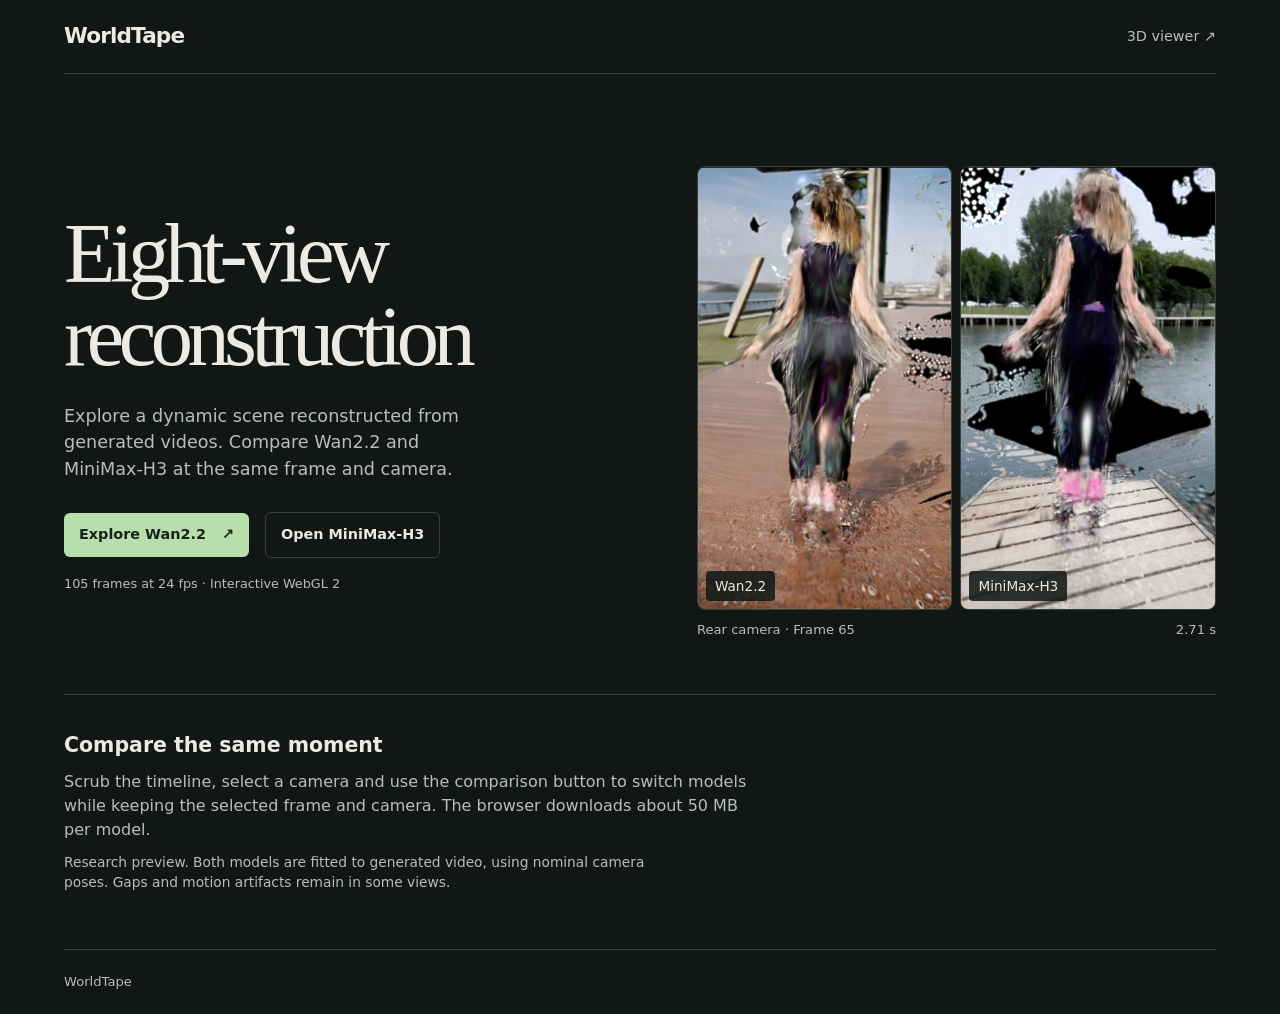
==== index.html @ 76cc114d "Publish the WorldTape reconstruction demo" ====
<!doctype html>
<html lang="en">
<head>
  <meta charset="utf-8">
  <meta name="viewport" content="width=device-width, initial-scale=1">
  <meta name="description" content="Compare Wan2.2 and MiniMax-H3 dynamic scene reconstructions at the same time and viewpoint.">
  <title>WorldTape · Interactive Reconstruction</title>
  <link rel="stylesheet" href="home.css">
</head>
<body>
  <header class="site-header">
    <a class="brand" href="./">WorldTape</a>
    <a href="viewer.html?asset=wan-ring8">3D viewer <span aria-hidden="true">↗</span></a>
  </header>
  <main>
    <section class="hero" aria-labelledby="title">
      <div class="intro">
        <h1 id="title">Eight-view<br>reconstruction</h1>
        <p>Explore a dynamic scene reconstructed from generated videos. Compare Wan2.2 and MiniMax-H3 at the same frame and camera.</p>
        <div class="actions">
          <a class="primary" href="viewer.html?asset=wan-ring8&amp;frame=65&amp;camera=3">Explore Wan2.2 <span aria-hidden="true">↗</span></a>
          <a class="secondary" href="viewer.html?asset=h3-ring8&amp;frame=65&amp;camera=3">Open MiniMax-H3</a>
        </div>
        <p class="metadata">105 frames at 24 fps · Interactive WebGL 2</p>
      </div>
      <figure class="comparison">
        <div class="stills">
          <a href="viewer.html?asset=wan-ring8&amp;frame=65&amp;camera=5">
            <img src="images/wan-180.webp" width="352" height="614" alt="Wan2.2 rear-view reconstruction of the person jumping rope">
            <span>Wan2.2</span>
          </a>
          <a href="viewer.html?asset=h3-ring8&amp;frame=65&amp;camera=5">
            <img src="images/h3-180.webp" width="352" height="614" alt="MiniMax-H3 rear-view reconstruction at the same frame">
            <span>MiniMax-H3</span>
          </a>
        </div>
        <figcaption>Rear camera · Frame 65 <span>2.71 s</span></figcaption>
      </figure>
    </section>
    <section class="notes" aria-label="How to compare">
      <h2>Compare the same moment</h2>
      <p>Scrub the timeline, select a camera and use the comparison button to switch models while keeping the selected frame and camera. The browser downloads about <span id="download-size">50 MB</span> per model.</p>
      <p class="scope">Research preview. Both models are fitted to generated video, using nominal camera poses. Gaps and motion artifacts remain in some views.</p>
    </section>
  </main>
  <footer>WorldTape</footer>
</body>
</html>
---- home.css ----
:root {
  color: #eceae2;
  background: #121716;
  color-scheme: dark;
  font: 16px/1.5 system-ui, sans-serif;
  --quiet: #b3c1ba;
  --green: #b8dfab;
  --edge: #35413b;
}
* { box-sizing: border-box; }
body { margin: 0; }
a { color: inherit; text-underline-offset: .25em; }
a:focus-visible { outline: 2px solid var(--green); outline-offset: 4px; }
.site-header, main, footer { width: min(1152px, calc(100% - 48px)); margin: auto; }
.site-header { display: flex; align-items: center; justify-content: space-between; min-height: 74px; border-bottom: 1px solid var(--edge); }
.site-header a { text-decoration: none; }
.site-header a:hover { color: var(--green); }
.brand { font-weight: 700; letter-spacing: -.04em; font-size: 1.35rem; }
.site-header a:last-child { color: var(--quiet); font-size: .9rem; }
.hero { display: grid; grid-template-columns: 1.05fr 1fr; align-items: center; gap: clamp(24px, 7vw, 88px); padding: clamp(40px, 8vw, 92px) 0 54px; }
h1 { margin: 0 0 24px; font: 500 clamp(3.1rem, 6.6vw, 6.45rem)/.98 Georgia, serif; letter-spacing: -.065em; }
.intro > p { color: var(--quiet); max-width: 36ch; margin: 0; font-size: 1.1rem; }
.actions { display: flex; flex-wrap: wrap; align-items: center; gap: 16px; margin-top: 30px; }
.actions a { display: inline-flex; align-items: center; gap: 16px; font-size: .9rem; font-weight: 600; padding: 11px 15px; border-radius: 6px; }
.actions .primary { color: #18221b; background: var(--green); text-decoration: none; }
.actions .secondary { border: 1px solid var(--edge); text-decoration: none; }
.actions .primary:hover { background: #d1f4c5; }
.actions .secondary:hover { border-color: var(--green); color: var(--green); }
.intro .metadata { margin-top: 16px; font-size: .8rem; }
.comparison { margin: 0; }
.stills { display: grid; grid-template-columns: repeat(2, minmax(0, 1fr)); gap: 8px; }
.stills a { display: block; position: relative; border: 1px solid var(--edge); border-radius: 8px; overflow: hidden; }
.stills img { display: block; width: 100%; height: auto; }
.stills span { position: absolute; left: 8px; bottom: 8px; border-radius: 4px; background: #141a17df; padding: 5px 9px; font-size: clamp(.69rem, 1.2vw, .85rem); }
figcaption { display: flex; justify-content: space-between; color: var(--quiet); margin-top: 10px; font-size: .82rem; }
.notes { border-top: 1px solid var(--edge); padding: 35px 0 48px; }
.notes h2 { margin: 0 0 9px; font-size: 1.28rem; font-weight: 580; }
.notes p { margin: .6em 0; max-width: 69ch; color: var(--quiet); }
.notes .scope { font-size: .86rem; }
footer { border-top: 1px solid var(--edge); color: var(--quiet); font-size: .82rem; padding: 22px 0; }
@media (max-width: 760px) {
  .site-header, main, footer { width: calc(100% - 32px); }
  .hero { grid-template-columns: 1fr; gap: 30px; margin: 0 auto; padding-top: 42px; }
  h1 { margin-bottom: 16px; }
  .stills { max-width: 510px; }
  figcaption { max-width: 510px; }
  .actions { margin-top: 20px; }
}
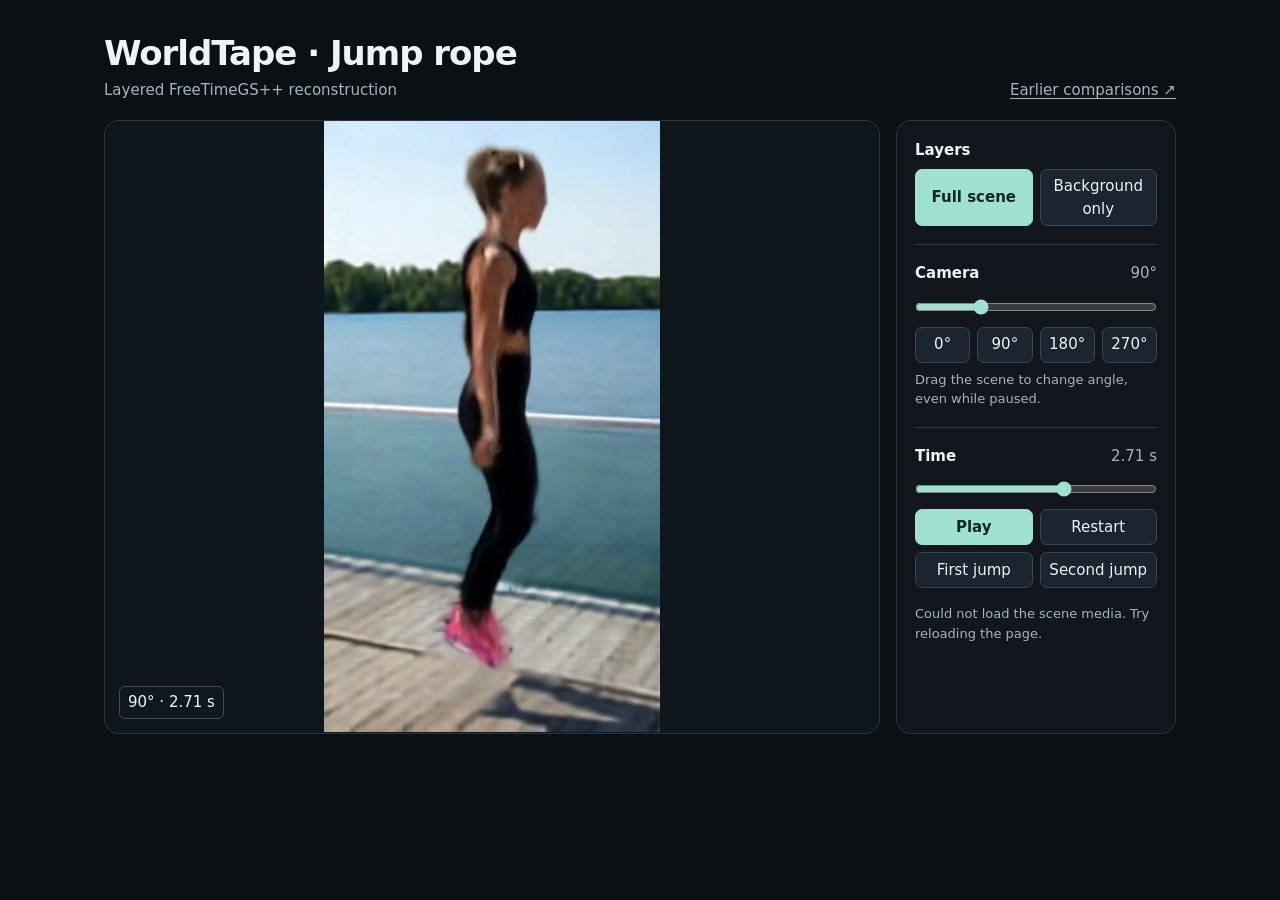
==== commit 8e8a391e: "Make the layered jump-rope reconstruction the showcase" ====
--- a/index.html
+++ b/index.html
@@ -1,48 +1,195 @@
 <!doctype html>
 <html lang="en">
 <head>
-  <meta charset="utf-8">
-  <meta name="viewport" content="width=device-width, initial-scale=1">
-  <meta name="description" content="Compare Wan2.2 and MiniMax-H3 dynamic scene reconstructions at the same time and viewpoint.">
-  <title>WorldTape · Interactive Reconstruction</title>
-  <link rel="stylesheet" href="home.css">
+<meta charset="utf-8">
+<meta name="viewport" content="width=device-width, initial-scale=1">
+<meta name="description" content="Explore the layered WorldTape jump-rope reconstruction across 32 viewpoints and a synchronized timeline.">
+<title>WorldTape · Jump-rope reconstruction</title>
+<style>
+  :root{color-scheme:dark;--surface:#11171d;--line:#293540;--muted:#a7b4c0;--ink:#eff3f5;--accent:#9fe1d0}
+  *{box-sizing:border-box}
+  body{margin:0;background:#0b1015;color:var(--ink);font:15px/1.5 "PingFang SC","Microsoft Yahei",system-ui,sans-serif}
+  main{max-width:1120px;margin:0 auto;padding:28px 24px 24px}
+  header{display:flex;justify-content:space-between;align-items:end;gap:14px;margin-bottom:18px}
+  h1,h2,p{margin:0}
+  h1{font-size:clamp(22px,3.2vw,34px);font-weight:650;letter-spacing:-.03em}
+  header a{white-space:nowrap;text-underline-offset:3px}
+  h2{font-size:15px;font-weight:650}
+  header a,header span,.hint,output{color:var(--muted)}
+  .layout{display:grid;grid-template-columns:minmax(0,1fr) minmax(245px,280px);gap:16px}
+  .stage,.controls{background:var(--surface);border:1px solid var(--line);border-radius:14px;min-width:0}
+  .stage{position:relative;display:grid;place-items:center;overflow:hidden;background:#0f161c}
+  canvas{width:auto;height:clamp(300px,68vh,640px);max-width:100%;aspect-ratio:352/640;object-fit:contain;cursor:grab;touch-action:pan-y}
+  canvas.dragging{cursor:grabbing}
+  .stage output{position:absolute;left:14px;bottom:14px;pointer-events:none;color:#eef7f7;background:#101820e8;border:1px solid #35505b;border-radius:6px;padding:4px 8px;font-variant-numeric:tabular-nums}
+  .stage video{position:absolute;width:1px;height:1px;opacity:0;pointer-events:none}
+  .controls{padding:18px}
+  .section+.section{border-top:1px solid var(--line);margin-top:18px;padding-top:17px}
+  .row{display:flex;justify-content:space-between;align-items:center;gap:10px;margin-bottom:8px}
+  .row output{font-variant-numeric:tabular-nums}
+  .buttons{display:grid;gap:7px;grid-template-columns:repeat(2,minmax(0,1fr))}
+  .angles{grid-template-columns:repeat(4,minmax(0,1fr))}
+  button{border:1px solid #384753;border-radius:7px;background:#1a252f;color:var(--ink);font:inherit;min-height:36px;padding:5px 8px;cursor:pointer}
+  button:hover{border-color:var(--accent)}
+  button[aria-pressed="true"],#play{background:var(--accent);border-color:var(--accent);color:#102620;font-weight:650}
+  button:focus-visible,input:focus-visible{outline:2px solid var(--accent);outline-offset:3px}
+  .range{width:100%;margin:6px 0 12px;accent-color:var(--accent)}
+  .hint{font-size:13px;margin-top:7px}
+  #status{min-height:1.5em;color:var(--muted);margin-top:16px;font-size:13px}
+  @media(max-width:555px){main{padding:16px 12px}header{align-items:start;flex-direction:column;margin-bottom:12px}.layout{grid-template-columns:1fr}.controls{padding:14px}canvas{height:min(56vh,490px)}}
+</style>
 </head>
 <body>
-  <header class="site-header">
-    <a class="brand" href="./">WorldTape</a>
-    <a href="viewer.html?asset=wan-ring8">3D viewer <span aria-hidden="true">↗</span></a>
-  </header>
-  <main>
-    <section class="hero" aria-labelledby="title">
-      <div class="intro">
-        <h1 id="title">Eight-view<br>reconstruction</h1>
-        <p>Explore a dynamic scene reconstructed from generated videos. Compare Wan2.2 and MiniMax-H3 at the same frame and camera.</p>
-        <div class="actions">
-          <a class="primary" href="viewer.html?asset=wan-ring8&amp;frame=65&amp;camera=3">Explore Wan2.2 <span aria-hidden="true">↗</span></a>
-          <a class="secondary" href="viewer.html?asset=h3-ring8&amp;frame=65&amp;camera=3">Open MiniMax-H3</a>
+<main>
+  <header><div><h1>WorldTape · Jump rope</h1><span>Layered FreeTimeGS++ reconstruction</span></div><a href="comparison.html">Earlier comparisons ↗</a></header>
+  <div class="layout">
+    <section class="stage" aria-label="Layered scene preview">
+      <canvas id="view" width="352" height="640" aria-label="Reconstructed jumper. Drag left or right or use the camera slider to change angle."></canvas>
+      <video id="atlas" preload="auto" muted playsinline loop src="assets/layered-jump-rope/angles.mp4"></video>
+      <output id="hud">90° · 2.71 s</output>
+    </section>
+    <aside class="controls">
+      <div class="section">
+        <div class="row"><h2>Layers</h2></div>
+        <div class="buttons">
+          <button id="combined" type="button" aria-pressed="true">Full scene</button>
+          <button id="background" type="button" aria-pressed="false">Background only</button>
         </div>
-        <p class="metadata">105 frames at 24 fps · Interactive WebGL 2</p>
       </div>
-      <figure class="comparison">
-        <div class="stills">
-          <a href="viewer.html?asset=wan-ring8&amp;frame=65&amp;camera=5">
-            <img src="images/wan-180.webp" width="352" height="614" alt="Wan2.2 rear-view reconstruction of the person jumping rope">
-            <span>Wan2.2</span>
-          </a>
-          <a href="viewer.html?asset=h3-ring8&amp;frame=65&amp;camera=5">
-            <img src="images/h3-180.webp" width="352" height="614" alt="MiniMax-H3 rear-view reconstruction at the same frame">
-            <span>MiniMax-H3</span>
-          </a>
+      <div class="section">
+        <div class="row"><label for="angle"><strong>Camera</strong></label><output id="angle-value" for="angle">90°</output></div>
+        <input class="range" id="angle" type="range" min="0" max="31" value="8">
+        <div class="buttons angles">
+          <button type="button" data-angle="0">0°</button>
+          <button type="button" data-angle="8">90°</button>
+          <button type="button" data-angle="16">180°</button>
+          <button type="button" data-angle="24">270°</button>
         </div>
-        <figcaption>Rear camera · Frame 65 <span>2.71 s</span></figcaption>
-      </figure>
-    </section>
-    <section class="notes" aria-label="How to compare">
-      <h2>Compare the same moment</h2>
-      <p>Scrub the timeline, select a camera and use the comparison button to switch models while keeping the selected frame and camera. The browser downloads about <span id="download-size">50 MB</span> per model.</p>
-      <p class="scope">Research preview. Both models are fitted to generated video, using nominal camera poses. Gaps and motion artifacts remain in some views.</p>
-    </section>
-  </main>
-  <footer>WorldTape</footer>
+        <p class="hint">Drag the scene to change angle, even while paused.</p>
+      </div>
+      <div class="section">
+        <div class="row"><label for="time"><strong>Time</strong></label><output id="time-value" for="time">2.71 s</output></div>
+        <input class="range" id="time" type="range" min="0" max="104" value="65">
+        <div class="buttons">
+          <button id="play" type="button">Play</button>
+          <button id="restart" type="button">Restart</button>
+          <button type="button" data-frame="65">First jump</button>
+          <button type="button" data-frame="88">Second jump</button>
+        </div>
+      </div>
+      <p id="status" role="status">Loading reconstruction…</p>
+    </aside>
+  </div>
+</main>
+<script>
+"use strict";
+const $ = id => document.getElementById(id);
+const video = $("atlas"), view = $("view"), ctx = view.getContext("2d");
+const angleInput = $("angle"), timeInput = $("time");
+const backdrop = new Image(), poster = new Image();
+const fps = 24, frames = 105, count = 32, width = 352, height = 640, columns = 8;
+let angle = 8, frame = 65, layer = "combined", pending = 65, drag = null;
+let ready = false;
+function updateLabels() {
+  const degrees = String(Number((angle * 360 / count).toFixed(2)));
+  const seconds = (frame / fps).toFixed(2) + " s";
+  $("angle-value").textContent = degrees + "°";
+  $("time-value").textContent = seconds;
+  $("hud").textContent = degrees + "° · " + seconds;
+  angleInput.setAttribute("aria-valuetext", degrees + " degrees");
+  timeInput.setAttribute("aria-valuetext", seconds);
+  angleInput.value = angle;
+  timeInput.value = frame;
+}
+function draw() {
+  const media = layer === "background" ? backdrop : video;
+  if ((media === video && video.readyState < 2) || (media === backdrop && !backdrop.naturalWidth)) {
+    if (poster.naturalWidth) ctx.drawImage(poster, 0, 0, width, height);
+    return;
+  }
+  const x = (angle % columns) * width, y = Math.floor(angle / columns) * height;
+  ctx.drawImage(media, x, y, width, height, 0, 0, width, height);
+}
+function setAngle(value) {
+  angle = ((Number(value) % count) + count) % count;
+  updateLabels();
+  draw();
+}
+function seek(value) {
+  frame = Math.max(0, Math.min(frames - 1, Number(value)));
+  pending = frame;
+  updateLabels();
+  if (!video.duration) return;
+  video.currentTime = Math.min(video.duration - .001, frame / fps + .002);
+}
+function tick(_, metadata) {
+  if (pending === null && !video.paused) {
+    const actual = metadata ? metadata.mediaTime : video.currentTime;
+    frame = Math.min(frames - 1, Math.floor(actual * fps + .005));
+    updateLabels();
+  }
+  draw();
+  if ("requestVideoFrameCallback" in video) video.requestVideoFrameCallback(tick);
+}
+function stopPlayback() {
+  video.pause();
+  $("play").textContent = "Play";
+}
+video.addEventListener("loadedmetadata", () => seek(pending ?? frame));
+video.addEventListener("canplay", () => {
+  ready = true;
+  $("status").textContent = "32 rendered viewpoints · 24 fps";
+  draw();
+});
+video.addEventListener("seeked", () => {
+  pending = null;
+  draw();
+});
+video.addEventListener("error", () => {
+  $("status").textContent = "Could not load the scene media. Try reloading the page.";
+});
+if ("requestVideoFrameCallback" in video) video.requestVideoFrameCallback(tick);
+else video.addEventListener("timeupdate", () => tick());
+backdrop.onload = poster.onload = draw;
+backdrop.src = "assets/layered-jump-rope/background.jpg";
+poster.src = "assets/layered-jump-rope/poster_f065.jpg";
+angleInput.addEventListener("input", e => setAngle(e.target.value));
+timeInput.addEventListener("input", e => {
+  stopPlayback();
+  seek(e.target.value);
+});
+document.querySelectorAll("[data-angle]").forEach(el => el.addEventListener("click", () => setAngle(el.dataset.angle)));
+document.querySelectorAll("[data-frame]").forEach(el => el.addEventListener("click", () => {
+  stopPlayback();
+  seek(el.dataset.frame);
+}));
+$("restart").addEventListener("click", () => seek(0));
+$("play").addEventListener("click", async () => {
+  if (!ready) return;
+  if (!video.paused) return stopPlayback();
+  try { await video.play(); $("play").textContent = "Pause"; }
+  catch { $("status").textContent = "Playback failed. Try reloading the page."; }
+});
+for (const name of ["combined", "background"]) $(name).addEventListener("click", () => {
+  layer = name;
+  $("combined").setAttribute("aria-pressed", String(name === "combined"));
+  $("background").setAttribute("aria-pressed", String(name === "background"));
+  draw();
+});
+view.addEventListener("pointerdown", e => {
+  if (e.button !== 0) return;
+  drag = {x:e.clientX, angle};
+  view.setPointerCapture(e.pointerId);
+  view.classList.add("dragging");
+});
+view.addEventListener("pointermove", e => {
+  if (drag) setAngle(drag.angle + Math.round((e.clientX - drag.x) / 10));
+});
+for (const name of ["pointerup", "pointercancel", "lostpointercapture"]) view.addEventListener(name, () => {
+  drag = null;
+  view.classList.remove("dragging");
+});
+updateLabels();
+</script>
 </body>
 </html>
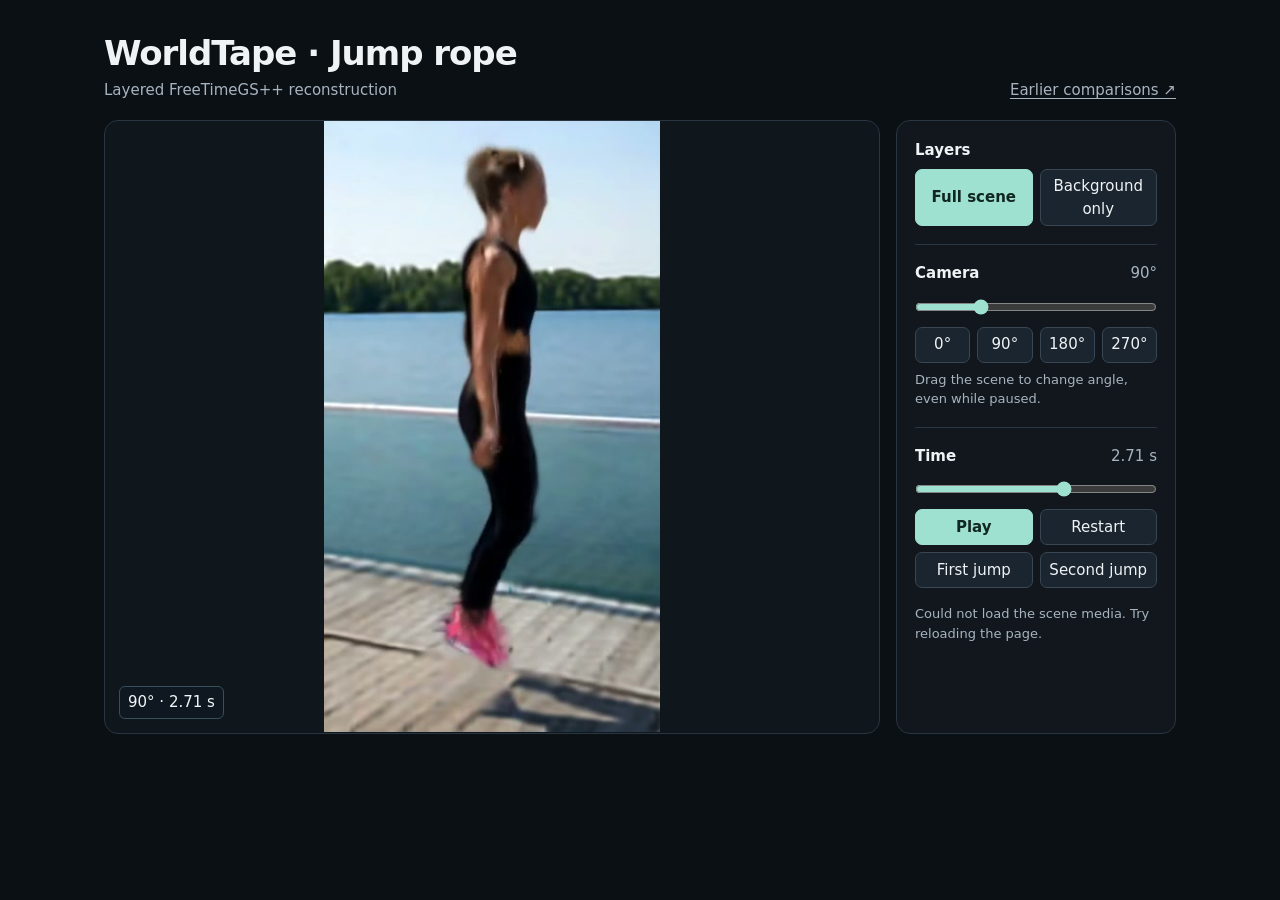
==== commit 6e79584e: "Reduce showcase video decoding and seek cost" ====
--- a/index.html
+++ b/index.html
@@ -4,6 +4,7 @@
 <meta charset="utf-8">
 <meta name="viewport" content="width=device-width, initial-scale=1">
 <meta name="description" content="Explore the layered WorldTape jump-rope reconstruction across 32 viewpoints and a synchronized timeline.">
+<link rel="preload" as="image" href="assets/layered-jump-rope/poster_f065.jpg">
 <title>WorldTape · Jump-rope reconstruction</title>
 <style>
   :root{color-scheme:dark;--surface:#11171d;--line:#293540;--muted:#a7b4c0;--ink:#eff3f5;--accent:#9fe1d0}
@@ -45,7 +46,7 @@
   <div class="layout">
     <section class="stage" aria-label="Layered scene preview">
       <canvas id="view" width="352" height="640" aria-label="Reconstructed jumper. Drag left or right or use the camera slider to change angle."></canvas>
-      <video id="atlas" preload="auto" muted playsinline loop src="assets/layered-jump-rope/angles.mp4"></video>
+      <video id="atlas" preload="auto" muted playsinline loop src="assets/layered-jump-rope/angles-lite.mp4"></video>
       <output id="hud">90° · 2.71 s</output>
     </section>
     <aside class="controls">
@@ -86,72 +87,111 @@
 const $ = id => document.getElementById(id);
 const video = $("atlas"), view = $("view"), ctx = view.getContext("2d");
 const angleInput = $("angle"), timeInput = $("time");
+const angleValue = $("angle-value"), timeValue = $("time-value"), hud = $("hud");
+const status = $("status"), play = $("play");
 const backdrop = new Image(), poster = new Image();
-const fps = 24, frames = 105, count = 32, width = 352, height = 640, columns = 8;
+const fps = 24, frames = 105, count = 32, columns = 8;
+const tileWidth = 192, tileHeight = 348;
+const { width, height } = view;
 let angle = 8, frame = 65, layer = "combined", pending = 65, drag = null;
-let ready = false;
+let ready = false, drawTicket = 0, seekTicket = 0;
+let lastAngle = -1, lastFrame = -1, painted = false;
+const readyMessage = "32 rendered viewpoints · 24 fps";
 function updateLabels() {
   const degrees = String(Number((angle * 360 / count).toFixed(2)));
   const seconds = (frame / fps).toFixed(2) + " s";
-  $("angle-value").textContent = degrees + "°";
-  $("time-value").textContent = seconds;
-  $("hud").textContent = degrees + "° · " + seconds;
-  angleInput.setAttribute("aria-valuetext", degrees + " degrees");
-  timeInput.setAttribute("aria-valuetext", seconds);
-  angleInput.value = angle;
-  timeInput.value = frame;
+  if (lastAngle !== angle) {
+    angleValue.textContent = degrees + "°";
+    angleInput.setAttribute("aria-valuetext", degrees + " degrees");
+    angleInput.value = angle;
+    lastAngle = angle;
+  }
+  if (lastFrame !== frame) {
+    timeValue.textContent = seconds;
+    timeInput.setAttribute("aria-valuetext", seconds);
+    timeInput.value = frame;
+    lastFrame = frame;
+  }
+  hud.textContent = degrees + "° · " + seconds;
 }
 function draw() {
+  drawTicket = 0;
   const media = layer === "background" ? backdrop : video;
-  if ((media === video && video.readyState < 2) || (media === backdrop && !backdrop.naturalWidth)) {
-    if (poster.naturalWidth) ctx.drawImage(poster, 0, 0, width, height);
+  const missing = media === video ? (video.readyState < 2 || video.seeking) : !backdrop.naturalWidth;
+  if (missing) {
+    if (!painted && poster.naturalWidth) {
+      ctx.drawImage(poster, 0, 0, width, height);
+      painted = true;
+    }
     return;
   }
-  const x = (angle % columns) * width, y = Math.floor(angle / columns) * height;
-  ctx.drawImage(media, x, y, width, height, 0, 0, width, height);
+  const x = (angle % columns) * tileWidth, y = Math.floor(angle / columns) * tileHeight;
+  ctx.drawImage(media, x, y, tileWidth, tileHeight, 0, 0, width, height);
+  painted = true;
+}
+function requestDraw() {
+  if (!drawTicket) drawTicket = requestAnimationFrame(draw);
 }
 function setAngle(value) {
-  angle = ((Number(value) % count) + count) % count;
+  const next = ((Number(value) % count) + count) % count;
+  if (next === angle) return;
+  angle = next;
   updateLabels();
-  draw();
+  requestDraw();
+}
+function flushSeek() {
+  if (!video.duration || video.seeking || pending === null) return;
+  const target = Math.min(video.duration - .001, pending / fps + .002);
+  pending = null;
+  if (Math.abs(video.currentTime - target) > .001) video.currentTime = target;
+  else requestDraw();
 }
 function seek(value) {
   frame = Math.max(0, Math.min(frames - 1, Number(value)));
   pending = frame;
   updateLabels();
-  if (!video.duration) return;
-  video.currentTime = Math.min(video.duration - .001, frame / fps + .002);
+  if (!seekTicket) seekTicket = requestAnimationFrame(() => {
+    seekTicket = 0;
+    flushSeek();
+  });
 }
 function tick(_, metadata) {
-  if (pending === null && !video.paused) {
+  if (pending === null && !video.paused && !video.seeking) {
     const actual = metadata ? metadata.mediaTime : video.currentTime;
-    frame = Math.min(frames - 1, Math.floor(actual * fps + .005));
-    updateLabels();
-  }
-  draw();
+    const next = Math.min(frames - 1, Math.floor(actual * fps + .005));
+    if (frame !== next) {
+      frame = next;
+      updateLabels();
+    }
+  }
+  if (layer === "combined") requestDraw();
   if ("requestVideoFrameCallback" in video) video.requestVideoFrameCallback(tick);
 }
 function stopPlayback() {
   video.pause();
-  $("play").textContent = "Play";
+  play.textContent = "Play";
 }
 video.addEventListener("loadedmetadata", () => seek(pending ?? frame));
 video.addEventListener("canplay", () => {
   ready = true;
-  $("status").textContent = "32 rendered viewpoints · 24 fps";
-  draw();
+  if (layer === "combined") status.textContent = readyMessage;
+  requestDraw();
 });
 video.addEventListener("seeked", () => {
-  pending = null;
-  draw();
+  flushSeek();
+  requestDraw();
 });
 video.addEventListener("error", () => {
-  $("status").textContent = "Could not load the scene media. Try reloading the page.";
+  status.textContent = "Could not load the scene media. Try reloading the page.";
 });
 if ("requestVideoFrameCallback" in video) video.requestVideoFrameCallback(tick);
 else video.addEventListener("timeupdate", () => tick());
-backdrop.onload = poster.onload = draw;
-backdrop.src = "assets/layered-jump-rope/background.jpg";
+backdrop.onload = () => {
+  status.textContent = readyMessage;
+  requestDraw();
+};
+backdrop.onerror = () => { status.textContent = "Could not load the background layer."; };
+poster.onload = requestDraw;
 poster.src = "assets/layered-jump-rope/poster_f065.jpg";
 angleInput.addEventListener("input", e => setAngle(e.target.value));
 timeInput.addEventListener("input", e => {
@@ -164,17 +204,23 @@
   seek(el.dataset.frame);
 }));
 $("restart").addEventListener("click", () => seek(0));
-$("play").addEventListener("click", async () => {
+play.addEventListener("click", async () => {
   if (!ready) return;
   if (!video.paused) return stopPlayback();
-  try { await video.play(); $("play").textContent = "Pause"; }
-  catch { $("status").textContent = "Playback failed. Try reloading the page."; }
+  try { await video.play(); play.textContent = "Pause"; }
+  catch { status.textContent = "Playback failed. Try reloading the page."; }
 });
 for (const name of ["combined", "background"]) $(name).addEventListener("click", () => {
   layer = name;
   $("combined").setAttribute("aria-pressed", String(name === "combined"));
   $("background").setAttribute("aria-pressed", String(name === "background"));
-  draw();
+  if (name === "background" && !backdrop.src) {
+    status.textContent = "Loading background…";
+    backdrop.src = "assets/layered-jump-rope/background-lite.jpg";
+  } else if (name === "combined" && ready) {
+    status.textContent = readyMessage;
+  }
+  requestDraw();
 });
 view.addEventListener("pointerdown", e => {
   if (e.button !== 0) return;
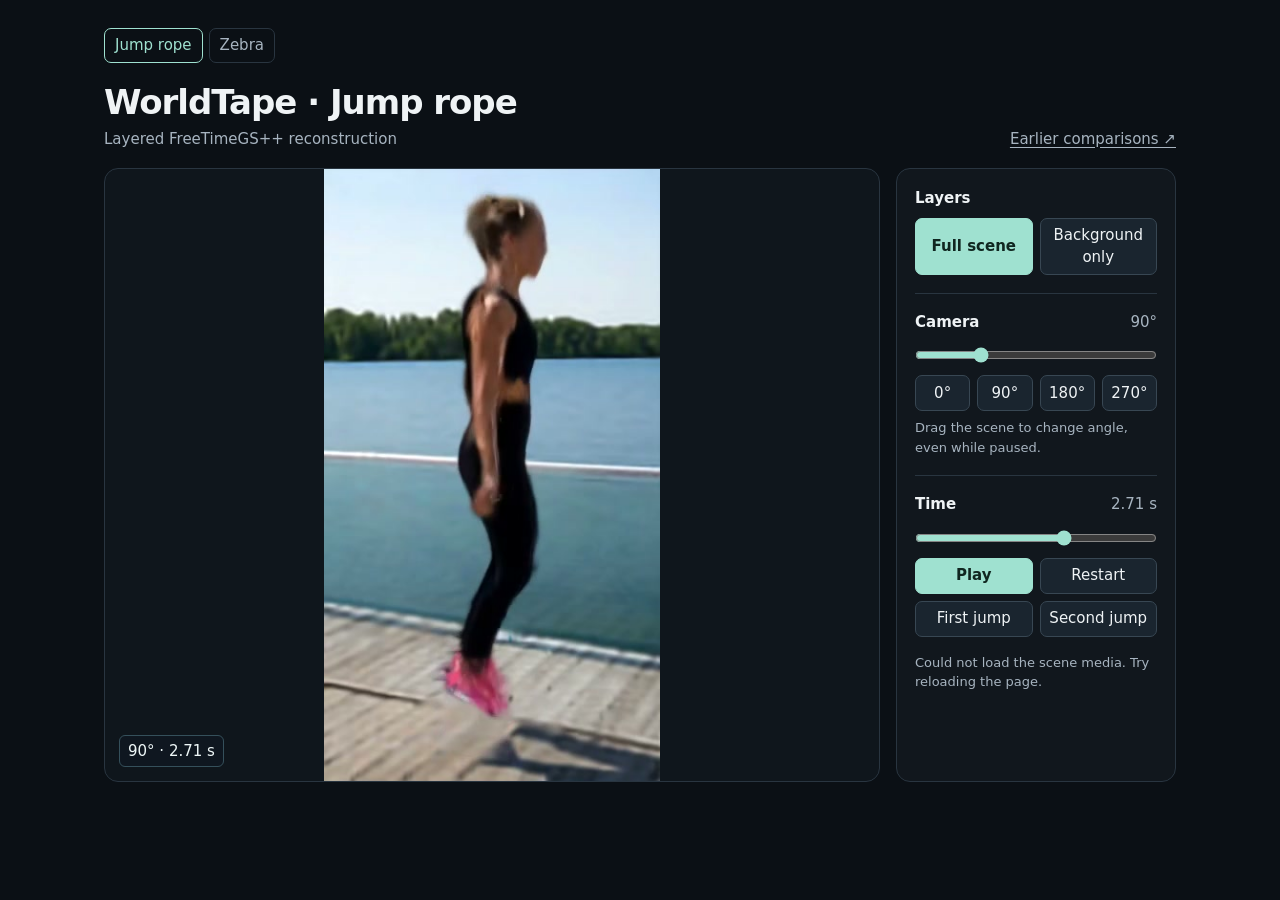
==== commit 7a1ec61d: "Publish the zebra reconstruction alongside jump rope" ====
--- a/index.html
+++ b/index.html
@@ -6,6 +6,7 @@
 <meta name="description" content="Explore the layered WorldTape jump-rope reconstruction across 32 viewpoints and a synchronized timeline.">
 <link rel="preload" as="image" href="assets/layered-jump-rope/poster_f065.jpg">
 <title>WorldTape · Jump-rope reconstruction</title>
+<link rel="stylesheet" href="demo-nav.css">
 <style>
   :root{color-scheme:dark;--surface:#11171d;--line:#293540;--muted:#a7b4c0;--ink:#eff3f5;--accent:#9fe1d0}
   *{box-sizing:border-box}
@@ -42,6 +43,10 @@
 </head>
 <body>
 <main>
+  <nav class="demo-nav" aria-label="Reconstruction demos">
+    <a href="./" aria-current="page">Jump rope</a>
+    <a href="zebra.html">Zebra</a>
+  </nav>
   <header><div><h1>WorldTape · Jump rope</h1><span>Layered FreeTimeGS++ reconstruction</span></div><a href="comparison.html">Earlier comparisons ↗</a></header>
   <div class="layout">
     <section class="stage" aria-label="Layered scene preview">
--- a/demo-nav.css
+++ b/demo-nav.css
@@ -0,0 +1,5 @@
+.demo-nav{display:flex;flex-wrap:wrap;gap:6px;margin-bottom:14px}
+.demo-nav a{padding:5px 10px;border:1px solid var(--line);border-radius:7px;color:var(--muted);text-decoration:none}
+.demo-nav a:hover{border-color:var(--accent);color:var(--ink)}
+.demo-nav a[aria-current="page"]{border-color:var(--accent);color:var(--accent)}
+.demo-nav a:focus-visible{outline:2px solid var(--accent);outline-offset:3px}
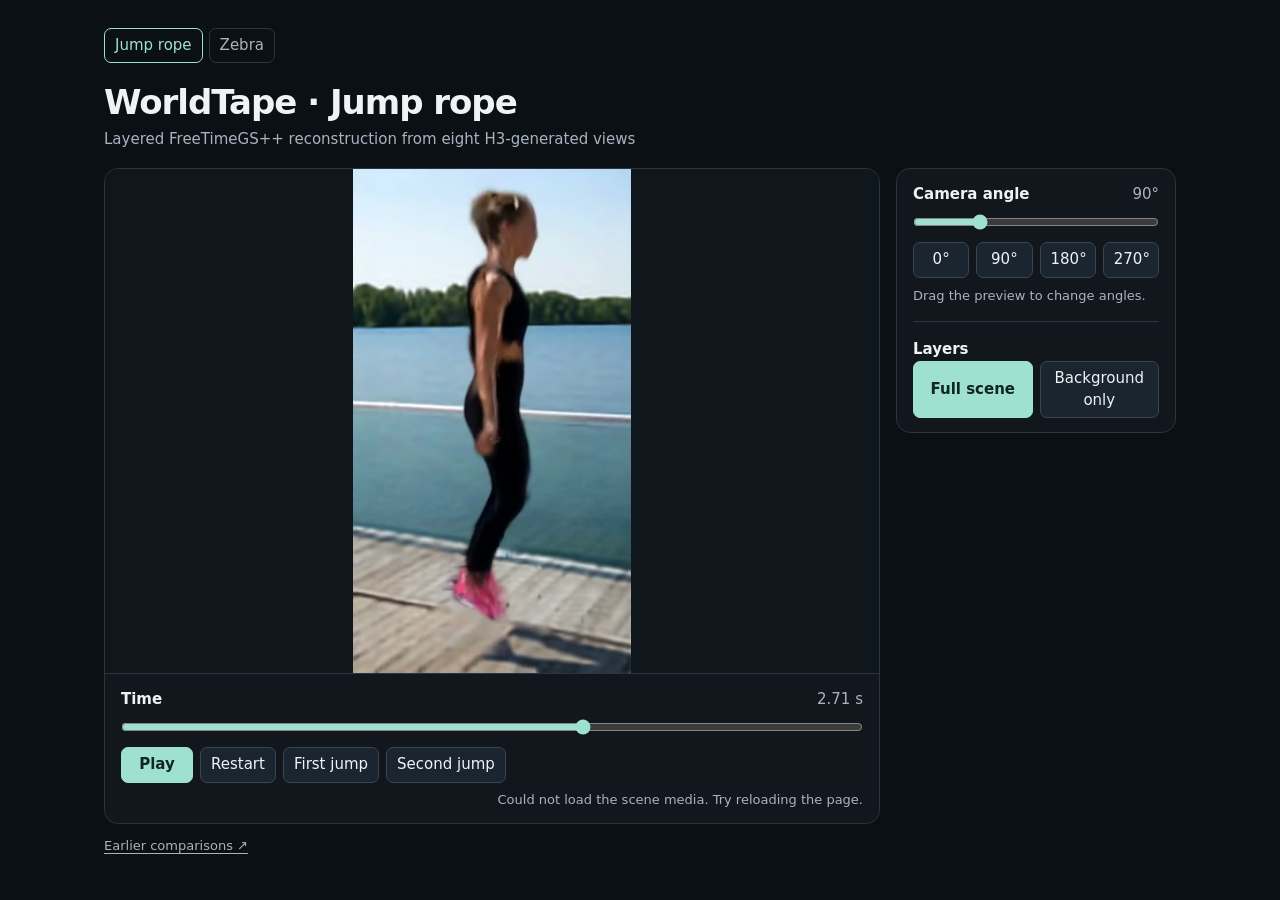
==== commit 787a77af: "Unify demo layout and put timelines under previews" ====
--- a/index.html
+++ b/index.html
@@ -7,39 +7,7 @@
 <link rel="preload" as="image" href="assets/layered-jump-rope/poster_f065.jpg">
 <title>WorldTape · Jump-rope reconstruction</title>
 <link rel="stylesheet" href="demo-nav.css">
-<style>
-  :root{color-scheme:dark;--surface:#11171d;--line:#293540;--muted:#a7b4c0;--ink:#eff3f5;--accent:#9fe1d0}
-  *{box-sizing:border-box}
-  body{margin:0;background:#0b1015;color:var(--ink);font:15px/1.5 "PingFang SC","Microsoft Yahei",system-ui,sans-serif}
-  main{max-width:1120px;margin:0 auto;padding:28px 24px 24px}
-  header{display:flex;justify-content:space-between;align-items:end;gap:14px;margin-bottom:18px}
-  h1,h2,p{margin:0}
-  h1{font-size:clamp(22px,3.2vw,34px);font-weight:650;letter-spacing:-.03em}
-  header a{white-space:nowrap;text-underline-offset:3px}
-  h2{font-size:15px;font-weight:650}
-  header a,header span,.hint,output{color:var(--muted)}
-  .layout{display:grid;grid-template-columns:minmax(0,1fr) minmax(245px,280px);gap:16px}
-  .stage,.controls{background:var(--surface);border:1px solid var(--line);border-radius:14px;min-width:0}
-  .stage{position:relative;display:grid;place-items:center;overflow:hidden;background:#0f161c}
-  canvas{width:auto;height:clamp(300px,68vh,640px);max-width:100%;aspect-ratio:352/640;object-fit:contain;cursor:grab;touch-action:pan-y}
-  canvas.dragging{cursor:grabbing}
-  .stage output{position:absolute;left:14px;bottom:14px;pointer-events:none;color:#eef7f7;background:#101820e8;border:1px solid #35505b;border-radius:6px;padding:4px 8px;font-variant-numeric:tabular-nums}
-  .stage video{position:absolute;width:1px;height:1px;opacity:0;pointer-events:none}
-  .controls{padding:18px}
-  .section+.section{border-top:1px solid var(--line);margin-top:18px;padding-top:17px}
-  .row{display:flex;justify-content:space-between;align-items:center;gap:10px;margin-bottom:8px}
-  .row output{font-variant-numeric:tabular-nums}
-  .buttons{display:grid;gap:7px;grid-template-columns:repeat(2,minmax(0,1fr))}
-  .angles{grid-template-columns:repeat(4,minmax(0,1fr))}
-  button{border:1px solid #384753;border-radius:7px;background:#1a252f;color:var(--ink);font:inherit;min-height:36px;padding:5px 8px;cursor:pointer}
-  button:hover{border-color:var(--accent)}
-  button[aria-pressed="true"],#play{background:var(--accent);border-color:var(--accent);color:#102620;font-weight:650}
-  button:focus-visible,input:focus-visible{outline:2px solid var(--accent);outline-offset:3px}
-  .range{width:100%;margin:6px 0 12px;accent-color:var(--accent)}
-  .hint{font-size:13px;margin-top:7px}
-  #status{min-height:1.5em;color:var(--muted);margin-top:16px;font-size:13px}
-  @media(max-width:555px){main{padding:16px 12px}header{align-items:start;flex-direction:column;margin-bottom:12px}.layout{grid-template-columns:1fr}.controls{padding:14px}canvas{height:min(56vh,490px)}}
-</style>
+<link rel="stylesheet" href="demo-layout.css">
 </head>
 <body>
 <main>
@@ -47,14 +15,40 @@
     <a href="./" aria-current="page">Jump rope</a>
     <a href="zebra.html">Zebra</a>
   </nav>
-  <header><div><h1>WorldTape · Jump rope</h1><span>Layered FreeTimeGS++ reconstruction</span></div><a href="comparison.html">Earlier comparisons ↗</a></header>
+  <header>
+    <h1>WorldTape · Jump rope</h1>
+    <p>Layered FreeTimeGS++ reconstruction from eight H3-generated views</p>
+  </header>
   <div class="layout">
-    <section class="stage" aria-label="Layered scene preview">
-      <canvas id="view" width="352" height="640" aria-label="Reconstructed jumper. Drag left or right or use the camera slider to change angle."></canvas>
-      <video id="atlas" preload="auto" muted playsinline loop src="assets/layered-jump-rope/angles-lite.mp4"></video>
-      <output id="hud">90° · 2.71 s</output>
-    </section>
-    <aside class="controls">
+    <div class="player">
+      <section class="stage" aria-label="Layered scene preview">
+        <canvas id="view" width="352" height="640" aria-label="Reconstructed jumper. Drag left or right or use the camera slider to change angle."></canvas>
+        <video id="atlas" preload="auto" muted playsinline loop src="assets/layered-jump-rope/angles-lite.mp4"></video>
+      </section>
+      <section class="timeline" aria-label="Playback">
+        <div class="row"><label for="time"><strong>Time</strong></label><output id="time-value" for="time">2.71 s</output></div>
+        <input class="range" id="time" type="range" min="0" max="104" value="65">
+        <div class="timeline-actions">
+          <button id="play" type="button">Play</button>
+          <button id="restart" type="button">Restart</button>
+          <button type="button" data-frame="65">First jump</button>
+          <button type="button" data-frame="88">Second jump</button>
+          <p id="status" role="status">Loading reconstruction…</p>
+        </div>
+      </section>
+    </div>
+    <aside class="controls" aria-label="View settings">
+      <div class="section">
+        <div class="row"><label for="angle"><strong>Camera angle</strong></label><output id="angle-value" for="angle">90°</output></div>
+        <input class="range" id="angle" type="range" min="0" max="31" value="8">
+        <div class="buttons angles">
+          <button type="button" data-angle="0">0°</button>
+          <button type="button" data-angle="8">90°</button>
+          <button type="button" data-angle="16">180°</button>
+          <button type="button" data-angle="24">270°</button>
+        </div>
+        <p class="hint">Drag the preview to change angles.</p>
+      </div>
       <div class="section">
         <div class="row"><h2>Layers</h2></div>
         <div class="buttons">
@@ -62,37 +56,16 @@
           <button id="background" type="button" aria-pressed="false">Background only</button>
         </div>
       </div>
-      <div class="section">
-        <div class="row"><label for="angle"><strong>Camera</strong></label><output id="angle-value" for="angle">90°</output></div>
-        <input class="range" id="angle" type="range" min="0" max="31" value="8">
-        <div class="buttons angles">
-          <button type="button" data-angle="0">0°</button>
-          <button type="button" data-angle="8">90°</button>
-          <button type="button" data-angle="16">180°</button>
-          <button type="button" data-angle="24">270°</button>
-        </div>
-        <p class="hint">Drag the scene to change angle, even while paused.</p>
-      </div>
-      <div class="section">
-        <div class="row"><label for="time"><strong>Time</strong></label><output id="time-value" for="time">2.71 s</output></div>
-        <input class="range" id="time" type="range" min="0" max="104" value="65">
-        <div class="buttons">
-          <button id="play" type="button">Play</button>
-          <button id="restart" type="button">Restart</button>
-          <button type="button" data-frame="65">First jump</button>
-          <button type="button" data-frame="88">Second jump</button>
-        </div>
-      </div>
-      <p id="status" role="status">Loading reconstruction…</p>
     </aside>
   </div>
+  <footer><a href="comparison.html">Earlier comparisons ↗</a></footer>
 </main>
 <script>
 "use strict";
 const $ = id => document.getElementById(id);
 const video = $("atlas"), view = $("view"), ctx = view.getContext("2d");
 const angleInput = $("angle"), timeInput = $("time");
-const angleValue = $("angle-value"), timeValue = $("time-value"), hud = $("hud");
+const angleValue = $("angle-value"), timeValue = $("time-value");
 const status = $("status"), play = $("play");
 const backdrop = new Image(), poster = new Image();
 const fps = 24, frames = 105, count = 32, columns = 8;
@@ -117,7 +90,6 @@
     timeInput.value = frame;
     lastFrame = frame;
   }
-  hud.textContent = degrees + "° · " + seconds;
 }
 function draw() {
   drawTicket = 0;
--- a/demo-layout.css
+++ b/demo-layout.css
@@ -0,0 +1,53 @@
+:root {
+  color-scheme: dark;
+  --surface: #11171d;
+  --line: #293540;
+  --muted: #a7b4c0;
+  --ink: #eff3f5;
+  --accent: #9fe1d0;
+}
+* { box-sizing: border-box; }
+body { margin: 0; background: #0b1015; color: var(--ink); font: 15px/1.5 system-ui, sans-serif; }
+main { max-width: 1120px; margin: 0 auto; padding: 28px 24px 24px; }
+header { margin-bottom: 18px; }
+h1, h2, p { margin: 0; }
+h1 { font-size: clamp(22px, 3.2vw, 34px); font-weight: 650; letter-spacing: -.03em; }
+h2 { font-size: 15px; font-weight: 650; }
+p, output { color: var(--muted); }
+.layout { display: grid; grid-template-columns: minmax(0, 1fr) minmax(245px, 280px); align-items: start; gap: 16px; }
+.player, .controls, details { background: var(--surface); border: 1px solid var(--line); border-radius: 14px; min-width: 0; }
+.player { overflow: hidden; }
+.stage { position: relative; display: grid; grid-template-rows: minmax(0, 1fr); place-items: center; height: clamp(260px, 56vh, 540px); overflow: hidden; background: #0f161c; }
+.stage canvas { display: block; width: auto; height: 100%; max-width: 100%; object-fit: contain; cursor: grab; touch-action: pan-y; }
+.stage canvas.dragging { cursor: grabbing; }
+.stage video { position: absolute; width: 1px; height: 1px; opacity: 0; pointer-events: none; }
+.zebra .stage canvas { background: center / contain no-repeat url("assets/layered-zebra/poster.jpg"); }
+.controls, .timeline { padding: 14px 16px; }
+.timeline { border-top: 1px solid var(--line); }
+.section + .section { border-top: 1px solid var(--line); margin-top: 16px; padding-top: 16px; }
+.row { display: flex; justify-content: space-between; align-items: center; gap: 10px; }
+output { font-variant-numeric: tabular-nums; }
+.buttons { display: grid; gap: 7px; grid-template-columns: repeat(2, minmax(0, 1fr)); }
+.angles { grid-template-columns: repeat(4, minmax(0, 1fr)); }
+.timeline-actions { display: flex; flex-wrap: wrap; align-items: center; gap: 7px; }
+button { border: 1px solid #384753; border-radius: 7px; background: #1a252f; color: var(--ink); font: inherit; min-height: 36px; padding: 5px 10px; cursor: pointer; }
+button:hover { border-color: var(--accent); }
+button[aria-pressed="true"], #play { background: var(--accent); border-color: var(--accent); color: #102620; font-weight: 650; }
+#play { min-width: 72px; }
+button:focus-visible, input:focus-visible, summary:focus-visible { outline: 2px solid var(--accent); outline-offset: 3px; }
+.range { display: block; width: 100%; margin: 8px 0 12px; accent-color: var(--accent); }
+.hint, #status { font-size: 13px; }
+.hint { margin-top: 8px; }
+#status { margin-left: auto; }
+details { margin-top: 16px; padding: 12px 16px; }
+summary { cursor: pointer; font-weight: 650; }
+details p { margin-top: 8px; }
+details video { display: block; width: 100%; max-height: 66vh; margin-top: 8px; }
+footer { margin-top: 12px; font-size: 13px; }
+footer a { color: var(--muted); text-underline-offset: 3px; }
+@media (max-width: 700px) {
+  main { padding: 16px 12px; }
+  .layout { grid-template-columns: minmax(0, 1fr); }
+  .stage { height: clamp(232px, 48vh, 400px); }
+  #status { flex-basis: 100%; margin-left: 0; }
+}
